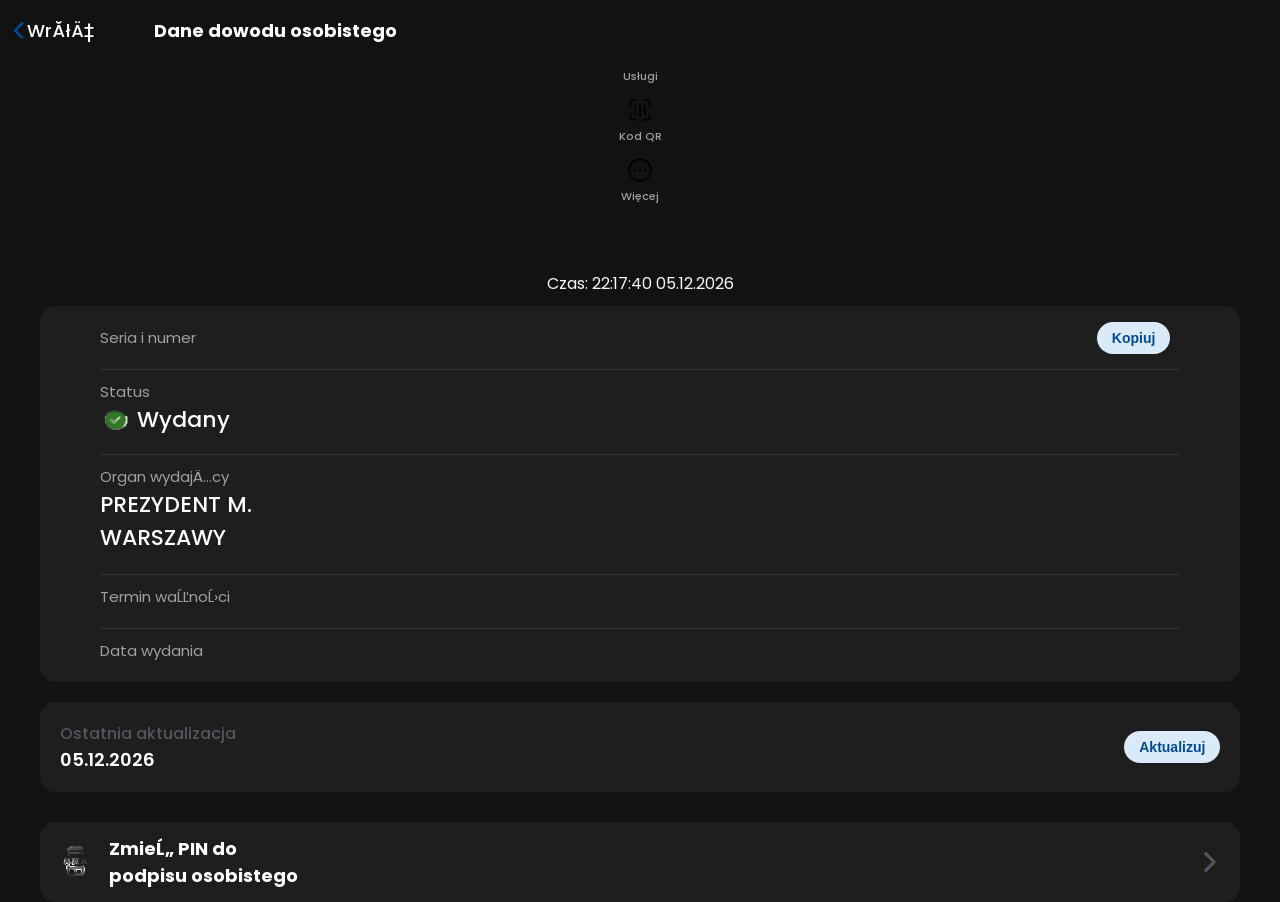
==== dane.html @ 298ef809 "pierwsza wersja" ====
﻿<head>
    <title>mObywatel</title>
    <meta charset="UTF-8">
    <link rel="stylesheet" href="assets/css/card.css?v=1.2">
    <link rel="stylesheet" href="assets/css/main.css">
    <link rel="icon" type="image/x-icon" href="assets/images/otM5jOA.png">
    <link rel="apple-touch-icon" href="assets/images/otM5jOA.png">
    <link rel="shortcut icon" href="assets/images/otM5jOA.png">
    <meta name="format-detection" content="telephone=no">
    <meta name="viewport" content="width=device-width, initial-scale=0.8, user-scalable=no">
    <meta name="mobile-web-app-capable" content="yes">
    <style>
        body { background-color: #121212 !important; color: white; }
        .circle-buttons {
      display: flex;
      justify-content: space-around;
      margin-top: 24px;
    }
    .circle-button {
      background-color: #2c2c2c;
      border-radius: 50%;
      width: 72px;
      height: 72px;
      display: flex;
      flex-direction: column;
      align-items: center;
      justify-content: center;
      color: white;
      font-size: 12px;
      text-align: center;
      border: 1px solid #444;
    }
    .circle-button span {
      margin-top: 6px;
    }

.box_value, .box_value1{
    font-size: 1rem;
    font-weight: 500;
    color: #ffffff;
    margin: 0;
    padding: 0;

}

.services_grid {
    display: flex;
    justify-content: flex-start; /* lub space-between */
    flex-wrap: nowrap;
    gap: 5px;
    width: 100%;
    margin: 0 auto;
    padding: 5px;
    overflow-x: auto; /* POZWALA przewijaÄ‡ poziomo na maĹ‚ych ekranach */
    max-width: auto;
    float: left;
    padding-bottom: 0px;
}


.service_box {
    flex: 1 1 20%;
    min-width: 0px;
    max-width: auto;
    display: flex;
    flex-direction: column;
    align-items: center;
    justify-content: flex-start;
    padding: 15px;
    border-radius: 10px;
    text-align: center;
    transition: transform 0.3s ease;
    padding-bottom: 0px;
}

.service_box_icon {
    width: 30px;
    height: 30px;
    object-fit: contain;
    margin-bottom: 10px;
    border-radius: 20px;
    padding: 10px;
    background-color: white;
    margin: 0px;
}


.service_box_name {
    font-size: 12px;
    font-weight: 600;
    color: #ffffff;
    line-height: 1.2;
    min-height: 3em; /* zapewnia rĂłwne wysokoĹ›ci tekstu */
    padding-bottom: 0px;
}

.confirm_box{
    margin-bottom: 20px;
    margin-top: 20px;
}

.other_grid{
    padding-top: auto;
}

.action_grid{
    margin-right: 60px;
}

.title_text{
    width: auto;
}

.top_grid{
    display: flex;
}

    </style>
<style>
body { background-color: #121212 !important; color: white !important; }
.bottom_bar { background-color: #1f2125 !important; border-top: 0.1px solid #2c2c2c !important; }
.bottom_element_text { color: #a0a0a0 !important; }
.bottom_element_text.open { color: white !important; }
</style>
</head>
<body>
    <div class="top_grid">
        <div class="action_grid">
            <img src="assets/images/BDZT6fX.png" class="back_img">
            <p onclick="location.href='card.html' + window.location.search" class="back_text">WrĂłÄ‡</p>
        </div>
        <p class="title_text">Dane dowodu osobistego</p>
    </div>

    <div class="bottom_bar">
    <div class="bottom_bar_grid">
        <div class="bottom_element_grid" onclick="location.href='home.html' + window.location.search">
            <div class="active_icon_bg">
                <div class="bottom_element_image home_open"></div>
            </div>
            <p class="bottom_element_text open">Dokumenty</p>
        </div>
        <div class="bottom_element_grid" onclick="location.href='uslugi.html' + window.location.search">
            <div class="bottom_element_image services"></div>
            <p class="bottom_element_text">Usługi</p>
        </div>
        <div class="bottom_element_grid" onclick="location.href='qr2.html' + window.location.search">
            <div class="bottom_element_image qr"></div>
            <p class="bottom_element_text">Kod QR</p>
        </div>
        <div class="bottom_element_grid" send="more.html">
            <div class="bottom_element_image more"></div>
            <p class="bottom_element_text">Więcej</p>
        </div>
    </div>
</div>
            <p class="bottom_element_text open">Dokumenty</p>
        </div>
        <div class="bottom_element_grid" onclick="location.href='uslugi.html' + window.location.search">
            <div class="bottom_element_image services"></div>
            <p class="bottom_element_text">Usługi</p>
        </div>
        <div class="bottom_element_grid" onclick="location.href='qr2.html' + window.location.search">
            <div class="bottom_element_image qr"></div>
            <p class="bottom_element_text">Kod QR</p>
        </div>
        <div class="bottom_element_grid" send="more.html">
            <div class="bottom_element_image more"></div>
            <p class="bottom_element_text">Więcej</p>
        </div>
    </div>
</div>
    </div>
    <p class="time_text" id="time" style="color: #f5f6fb; margin-bottom: 0px; margin-top: 40px;"></p>
    
    
    
    <div class="other_grid" style="margin-top: 0px; margin-bottom: 10px; height: 500px;">
        <!-- Pierwszy bottom_holder z tabelkÄ… z danymi dokumentu -->
        <div class="bottom_holder" style="height: auto">
            
                <!-- Seria i numer -->
                <div class="confirm_box" style="border: none;">
                    <p class="box_top">Seria i numer</p>
                    <b><p class="box_value" id="seria_numer" style="font-size: 25px;"></p></b>
                    <button class="main_button">Kopiuj</button>
                </div>
                <div class="confirm_box" style="margin-bottom: 20px;">
                    <p class="box_top">Status</p>
                    <div>
                        <p class="box_value" style="font-size: 22px; width: 330px; height: 31px;"> <img src="assets/images/st.png" alt="" style="height: 31px; width: 31px; vertical-align: middle;">  Wydany</p>
                    </div>
                </div>
                <div class="confirm_box" style="margin-top: auto;">
                    <p class="box_top">Organ wydajÄ…cy</p>
                    <b><p class="box_value" style="font-size: 22px;">PREZYDENT M. <br> WARSZAWY</p></b>
                </div>
                <div class="confirm_box">
                    <p class="box_top">Termin waĹĽnoĹ›ci</p>
                    <b><p class="box_value" id="waznosc" style="font-size: 22px;"></p></b>
                </div>
                <div class="confirm_box">
                    <p class="box_top">Data wydania</p>
                    <b><p class="box_value" id="wydany" style="font-size: 22px;"></p></b>
                </div>
        </div>
        
    
        
    
        <!-- Trzeci bottom_holder z przyciskiem "Aktualizuj" -->
        <div class="bottom_holder" style="height: 90px; margin-bottom: auto;">
            <div class="bottom_update">
                <div class="bottom_update_grid">
                    <p class="bottom_update_text" style="margin-left: 0px;">Ostatnia aktualizacja</p>
                    <p class="bottom_update_value" style="margin-left: 0px;"></p>
                </div>
                <button class="main_button update">Aktualizuj</button>
            </div>
            
        </div>

        <div class="bottom_holder " style="margin: auto; margin-top: 30px">
            <div class="bottom_grid" >
                <img style="align-items: left;" src="assets/images/telefon.png" alt="">
                <p class="bottom_text" style="color: #ffffff; margin-left: 0px;">ZmieĹ„ PIN do <br>podpisu osobistego</p>
            </div>
            <img class="action_arrow" src="assets/images/2aN0vJE.png">
            </div>
        </div>

    </div>

    
    
    
    <script src="assets/js/bar.js"></script>
    <script src="assets/js/card.js?v=1.0"></script>
    <script src="assets/js/manifest.js"></script>

    
</body>
---- assets/css/card.css ----
body .bottom_bar{
    z-index: 1;
}

.back_img{
    width: 17px;
    margin-top: auto;
    margin-bottom: auto;
}

.eagle_text{
    font-size: 14px;
    font-weight: 200;
    margin-top: 0px;
    margin-bottom: auto;
    height: max-content;
    line-height: 17px;
    margin-left: 1px;
    color: gray;
}

.action_grid{
    cursor: pointer;
    margin-left: 10px;
    display: grid;
    grid-template-columns: max-content max-content;
}

.title_text{
    font-size: 18px;
    color: #ffffff;
    text-align: center;
    width: 100%;
    font-weight: bold;
    margin-top: auto;
    margin-bottom: auto;
    height: max-content;
}

.id_data_grid{
    position: absolute;
    top: 18px;
    left: 50%;
    display: grid;
    grid-template-columns: 100%;
    grid-auto-flow: row;
    grid-auto-rows: 70px;
}

.data_value{
    color: #52575f;
    height: max-content;
    margin-top: auto;
    margin-bottom: auto;
    font-size: 15px;
}

.data_holder{
    width: 100%;
    height: max-content;
    display: grid;
    grid-template-columns: 100%;
    grid-template-rows: max-content max-content;
}

.flag_video{
    position: absolute;
    top: 50.5%;
    left: 7.5%;
    width: 18.9%;
}

.eagle_text{
    position: absolute;
    top: 68.1%;
    left: 18%;
    width: 20%;
}

.eagle_video{
    position: absolute;
    top: 66.1%;
    left: 7.7%;
    width: 8.8%;
}

.data_title{
    font-weight: 600;
    font-size: 18px;
    height: max-content;
    margin-top: auto;
    margin-bottom: auto;
    color: #1f2125;
}

.id_image_data{
    position: relative;
}

.id_image{
    z-index: -1;
    width: 95%;
    margin-left: auto;
    margin-right: auto;
    display: block;
    z-index: -1;
    pointer-events: none;
    box-shadow: var(--shadow);
    clip-path: inset(-10px -10px 0px -10px);
    border-radius: 15px 15px 0px 0px;
}

.other_grid{
    margin-top: 10px;
    display: grid;
    grid-auto-flow: row;
    grid-auto-rows: max-content;
    width: 95%;
    margin-left: auto;
    margin-right: auto;
}

.bottom_text{
    font-size: 18px;
    font-weight: bold;
    margin-top: auto;
    margin-bottom: auto;
    margin-left: 17px;
}

.bottom_grid{
    position: relative;
    display: grid;
    grid-template-columns: max-content max-content max-content;
    height: 100%;
    width: max-content;
    margin-top: auto;
    margin-bottom: auto;
    margin-left: 20px;
    margin-right: auto;
}

.bottom_image{
    pointer-events: none;
    width: 32px;
    margin-top: auto;
    margin-bottom: auto;
}

.inset{
    box-shadow: inset 0px 0px 20px white;
    background-color: transparent;
    position: absolute;
    top: 5%;
    left: 7.5%;
    width: 35%;
    border-radius: 15px;
    height: 42%;
    z-index: 1;
    background-position: center;
    background-size: 100%;
    background-repeat: no-repeat;
}

.id_own_image{
    pointer-events: none;
    filter: grayscale(1);
    box-shadow: 0px 0px 5px white;
    position: absolute;
    top: 5%;
    left: 7.5%;
    width: 35%;
    border-radius: 15px;
    height: 42%;
    background-color: #1e1e1e;
    background-position: center;
    background-size: 100%;
    background-repeat: no-repeat;
    z-index: 0;
}

.bottom_update{
    display: grid;
    grid-template-columns: 50% 50%;
    grid-template-rows: 100%;
    height: 100%;
}

.bottom_update_grid{
    margin-left: 20px;
    margin-top: auto;
    margin-bottom: auto;
    display: grid;
    grid-template-columns: 100%;
    grid-template-rows: max-content max-content;
    height: max-content;
}

.bottom_update_text{
    height: max-content;
    margin-top: auto;
    margin-bottom: auto;
    color: #52575f;
    font-size: 16px;
    font-weight: 500;
}

.bottom_update_value{
    height: max-content;
    margin-top: auto;
    margin-bottom: auto;
    color: #ffffff;
    font-weight: 600;
    font-size: 18px;
}

.action_arrow{
    position: absolute;
    top: 0;
    bottom: 0;
    right: 20px;
    width: 20px;
    order: 100;
    margin-top: auto;
    margin-bottom: auto;
    transition: 200ms;
}

.id_bottom{
    border-radius: 0px 0px 15px 15px;
    background-color: #1e1e1e;
    height: 80px;
    z-index: 1;
    width: 95%;
    margin-left: auto;
    margin-right: auto;
}

.back_text{
    color: #ffffff;
    font-weight: 500;
    font-size: 18px;
    height: max-content;
    margin-top: auto;
    margin-bottom: auto;
}

.help_img{
    width: 30px;
    margin-right: 10px;
    margin-left: auto;
    margin-top: auto;
    margin-bottom: auto;
    cursor: pointer;
}

body {
    overflow-x: hidden;
}

.top_grid{
    z-index: 999;
    background-color: #121212;
    position: fixed;
    top: 0;
    padding-top: env(safe-area-inset-top, 20px);
    height: 60px;
    left: 0;
    width: 100%;
    display: grid;
    align-items: center;
    grid-template-columns: repeat(3, calc(100% / 3));
}

.time_text{
    margin-top: calc(60px + env(safe-area-inset-top, 20px));
    padding-top: 15px;
    margin-bottom: 20px;
    color: #666b72;
    margin-left: auto;
    margin-right: auto;
    text-align: center;
}

.bottom_holder{
    position: relative;
    width: 100%;
    height: 80px;
    background-color: #1e1e1e;
    border-radius: 15px;
    margin-top: 10px;
    margin-bottom: 10px;
    overflow: hidden;
    transition: 200ms; 
}

.info_holder .bottom_grid{
    height: 70px;
}

.info_holder{
    height: unset;
    transition: 200ms;
    max-height: 70px;
}

.additional_holder{
    height: max-content;
    display: grid;
    grid-template-columns: 100%;
    grid-auto-rows: max-content;
    grid-auto-flow: row;
}

.info_holder .action_arrow{
    rotate: 90deg;
    top: 27px;
    bottom: auto;
}

.unfolded{
    height: unset;
    max-height: 800px;
}

.unfolded .action_arrow{
    rotate: 270deg;
}

.additional_title{
    font-size: 15px;
    margin-top: auto;
    margin-bottom: auto;
    height: max-content;
}

.additional_subtitle{
    font-size: 17px;
    font-weight: 500;
    margin-top: 3px;
    margin-bottom: 17px;
    height: max-content;
    color: #ffffff;
}

.additional_grid{
    display: grid;
    width: 90%;
    margin-left: auto;
    margin-right: auto;
    border-bottom: 0.1px solid rgb(146, 146, 146);
    margin-top: 5px;
    margin-bottom: 10px;
}

.confirm{
    position: fixed;
    top: 0;
    left: 0;
    width: 100%;
    height: 100%;
    z-index: 2;
    width: 0%;
}

.opacity{
    background-color: black;
    opacity: 0;
    width: 100%;
    height: 100%;
    transition: 400ms;
}

.page{
    transition: 400ms;
    height: 90%;
    position: fixed;
    bottom: 0;
    bottom: -2000px;
    left: 0;
    width: 100%;
    background-color: white;
    border-radius: 30px 30px 0 0;
}

.confirm_close{
    width: 90%;
    margin-left: auto;
    margin-right: auto;
    border: 1px solid var(--text);
    border-radius: 25px;
    height: 50px;
    line-height: 50px;
    text-align: center;
    color: var(--text);
    font-weight: 400;
}

.confirm_title{
    width: max-content;
    margin-left: auto;
    margin-right: auto;
    height: max-content;
    font-size: 17px;
    font-weight: bold;
    margin-top: 50px;
    margin-bottom: 40px;
}

.card{
    background-size: 100%;
    width: 90%;
    background-repeat: no-repeat;
    background-position: center;
    height: 220px;
    border-radius: 15px;
    margin-left: auto;
    margin-right: auto;
    position: relative;
    margin-bottom: 20px;
}

.card_inner{
    width: 85%;
    height: 80%;
    position: absolute;
    top: 0;
    bottom: 0;
    left: 0;
    right: 0;
    margin-top: auto;
    margin-bottom: auto;
    margin-left: auto;
    margin-right: auto;
}

.confirm_name{
    width: max-content;
    font-size: 25px;
    font-weight: bold;
    margin-top: auto;
    margin-bottom: auto;
    height: max-content;
}

.confirm_description{
    font-size: 13px;
    font-weight: 400;
    line-height: 16px;
}

.confirm_button{
    background-color: var(--text);
    border-radius: 25px;
    height: 50px;
    width: 100%;
    text-align: center;
    line-height: 50px;
    color: white;
    font-size: 18px;
    font-weight: 600;
}

.card_1{
    background-image: url('https://i.imgur.com/07ktkye.png');
}

.card_2{
    background-image: url('https://i.imgur.com/uowv4a7.png');
}

.page_other .confirm_title{
    margin-left: 0;
    margin-right: auto;
    margin-top: 30px;
    margin-left: 30px;
    margin-bottom: 10px;
}

.confirm_info{
    width: 90%;
    margin-left: auto;
    margin-right: auto;
    height: max-content;
    border: 0.5px solid rgb(194, 193, 193);
    border-radius: 15px;
    display: grid;
    grid-template-columns: 100%;
    grid-auto-flow: row;
    grid-auto-rows: max-content;
}

.confirm_box{
    position: relative;
    width: 90%;
    margin-left: auto;
    margin-right: auto;
    border-top: 1px solid #333333;
}

.confirm_back{
    text-align: center;
    color: var(--text);
}

.box_top{
    font-size: 15px;
    margin-top: 10px;
    margin-bottom: auto;
    height: max-content;
    color: #a0a0a0;
}

.confirm_box .main_button{
    position: absolute;
    right: 10px;
    top: 0;
    bottom: 0;
    margin-top: auto;
    margin-bottom: auto;
    margin-right: 0;
}

.box_value, .box_value1{
    font-size: 17px;
    font-weight: 500;
    margin-top: auto;
    margin-bottom: 10px;
    height: max-content;
}

.box_highlight{
    font-size: 25px;
    font-weight: 600;
    margin-top: 10px;
}

.page_open{
    width: 100%;
}

.page_open .opacity{
    opacity: 0.5;
}

.page_1_open .page_1{
    bottom: 0;
}

.page_2_open .page_2{
    bottom: 0;
}

.page_3_open .page_3{
    bottom: 0;
}

body .bottom_bar {
    display: none !important;
}

body .bottom_element_text {
    color: #a0a0a0 !important;
}

body .bottom_element_text.open {
    color: var(--text) !important;
}
---- assets/css/main.css ----
@import url('https://fonts.googleapis.com/css2?family=Poppins:ital,wght@0,100;0,200;0,300;0,400;0,500;0,600;0,700;0,800;0,900;1,100;1,200;1,300;1,400;1,500;1,600;1,700;1,800;1,900&family=Roboto:ital,wght@0,100;0,300;0,400;0,500;0,700;0,900;1,100;1,300;1,400;1,500;1,700;1,900&display=swap');

:root{
    --home: url('../images/2eKl73o.png');
    --home-open: url('../images/0OfDslu.png');
    --documents: url('../images/sltb5a0.png');
    --documents-open: url('../images/8Svo1kX.png');
    --services: url('../images/3Ft4ULN.png');
    --services-open: url('../images/uTM7cGR.png');
    --qr: url('../images/P6F91tI.png');
    --qr-open: url('../images/rPgX94T.png');
    --more: url('../images/ECjKGrW.png');
    --more-open: url('../images/wC2vTmn.png');
    --text: #024b97;
    --shadow: 0px 0px 10px rgb(224, 224, 224);
}

body{
    background-color: #f5f6fb;
}

p, input{
    font-family: "Poppins", sans-serif;
}

*{
    -webkit-user-select: none;
    -ms-user-select: none;
    user-select: none;
    -webkit-tap-highlight-color: transparent;
}

::-webkit-scrollbar {
    display: none;
}

::-webkit-scrollbar-track {
    display: none;
}

::-webkit-scrollbar-thumb {
    display: none;
}

.main_button{
    color: #014a93;
    background-color: #dbeaf9;
    width: max-content;
    padding-left: 15px;
    padding-right: 15px;
    font-size: 14px;
    font-weight: 600;
    height: 32px;
    margin-top: auto;
    margin-bottom: auto;
    margin-left: auto;
    margin-right: 20px;
    border-radius: 20px;
    border: none;
}

.bottom_element_image{
    pointer-events: none;
    width: 28px;
    height: 28px;
    margin-left: auto;
    margin-right: auto;
    margin-top: auto;
    margin-bottom: auto;
    background-position: center;
    background-size: 100%;
}

.home{
    background-image: var(--home);
}

.documents{
    background-image: var(--documents);
}

.services{
    background-image: var(--services);
}

.qr{
    background-image: var(--qr);
}

.more{
    background-image: var(--more);
}

.home_open{
    background-image: var(--home-open);
}

.documents_open{
    background-image: var(--documents-open);
}

.services_open{
    background-image: var(--services-open);
}

.qr_open{
    background-image: var(--qr-open);
}

.more_open{
    background-image: var(--more-open);
}

.bottom_element_grid{
    margin-top: 5px;
    margin-left: auto;
    margin-right: auto;
    grid-template-columns: 100%;
    grid-template-rows: max-content max-content;
    height: max-content;
    width: 100%;
    display: grid;
}

.bottom_element_text{
    margin-top: 0;
    font-size: 11px;
    color: black;
    font-weight: 400;
    text-align: center;
}

.bottom_bar_grid{
    display: grid;
    grid-template-columns: repeat(5, calc(100% / 5));
    height: 100%;
    margin-top: 4px;
    width: 100%;
}

.bottom_bar{
    position: fixed;
    background-color: #f5f6fb;
    border-top: 0.1px solid rgb(189, 189, 189);
    bottom: 0;
    left: 0;
    width: 100%;
    height: 100px;
    z-index: 1;
}

.open{
    color: var(--text);
}

.search_grid{
    display: grid;
    width: 98%;
    grid-template-columns: 30px calc(100% - 30px);
    background-color: rgb(229, 230, 235);
    padding: 5px;
    border-radius: 10px;
    margin-top: 0px;
}

.search_icon{
    width: 25px;
    margin-left: 5px;
}

.search{
    outline: none;
    border: none;
    background-color: transparent;
    font-weight: 600;
    font-size: 15px;
    margin-left: 5px;
}

.services_list{
    display: grid;
    grid-template-columns: 100%;
    width: 100%;
    height: max-content;
    grid-auto-flow: row;
    grid-auto-rows: max-content;
    background-color: white;
    border-radius: 10px;
}

.service{
    width: 90%;
    margin-left: auto;
    margin-right: auto;
    display: grid;
    grid-template-columns: 5% 80% 15%;
    border-bottom: 0.5px solid rgb(201, 201, 201);
    height: 80px;
}

.service_icon{
    width: 25px;
    margin-top: auto;
    margin-bottom: auto;
    margin-left: 0px;
}

.service_name{
    margin-top: auto;
    margin-bottom: auto;
    width: 100%;
    height: max-content;
    margin-left: 20px;
    font-weight: 500;
}

.arrow{
    width: 25px;
    margin-top: auto;
    margin-bottom: auto;
    margin-right: 0px;
    margin-left: auto;
}

.bottom_bar {
    position: fixed !important;
    bottom: 0 !important;
    left: 0 !important;
    width: 100% !important;
    box-sizing: border-box !important;
    background-color: #121212 !important;
    border-top: none !important;
    height: auto !important;
    padding-top: 12px !important;
    padding-bottom: calc(2px + env(safe-area-inset-bottom)) !important;
    display: flex;
    align-items: center;
    z-index: 5;
}

.bottom_bar_grid {
    grid-template-columns: repeat(4, 25%) !important;
    margin-top: 0 !important;
    height: auto !important;
    align-items: center;
    width: 100%;
    display: grid;
}

.bottom_element_grid {
    margin-top: 0 !important;
    justify-content: center;
    display: flex;
    flex-direction: column;
    align-items: center;
}

.active_icon_bg {
    background-color: #0b2545;
    padding: 4px 20px;
    border-radius: 16px;
    margin-bottom: 4px;
    display: flex;
    justify-content: center;
    align-items: center;
}

.bottom_element_image {
    margin-bottom: 4px !important;
}

.active_icon_bg .bottom_element_image {
    margin-bottom: 0 !important;
}

.bottom_element_text {
    color: #888888 !important;
    margin-top: 0 !important;
    font-size: 11px;
    font-weight: 500;
}

.bottom_element_text.open {
    color: #4da6ff !important;
}
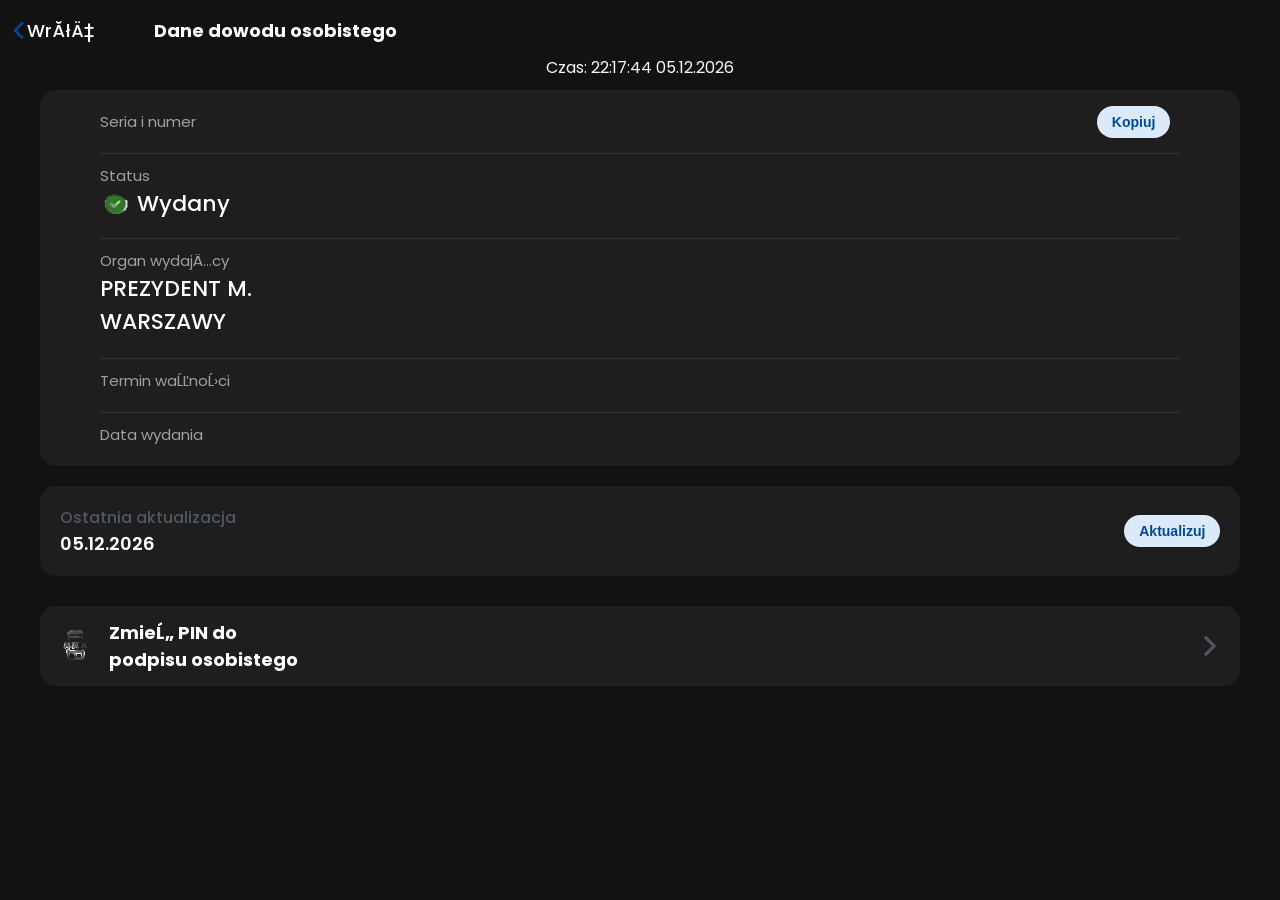
==== commit 8af9a010: "fix: optional password, login layout lower, remove dane.html top navbar text" ====
--- a/dane.html
+++ b/dane.html
@@ -1,4 +1,4 @@
-﻿<head>
+<head>
     <title>mObywatel</title>
     <meta charset="UTF-8">
     <link rel="stylesheet" href="assets/css/card.css?v=1.2">
@@ -154,22 +154,6 @@
         </div>
     </div>
 </div>
-            <p class="bottom_element_text open">Dokumenty</p>
-        </div>
-        <div class="bottom_element_grid" onclick="location.href='uslugi.html' + window.location.search">
-            <div class="bottom_element_image services"></div>
-            <p class="bottom_element_text">Usługi</p>
-        </div>
-        <div class="bottom_element_grid" onclick="location.href='qr2.html' + window.location.search">
-            <div class="bottom_element_image qr"></div>
-            <p class="bottom_element_text">Kod QR</p>
-        </div>
-        <div class="bottom_element_grid" send="more.html">
-            <div class="bottom_element_image more"></div>
-            <p class="bottom_element_text">Więcej</p>
-        </div>
-    </div>
-</div>
     </div>
     <p class="time_text" id="time" style="color: #f5f6fb; margin-bottom: 0px; margin-top: 40px;"></p>
     
